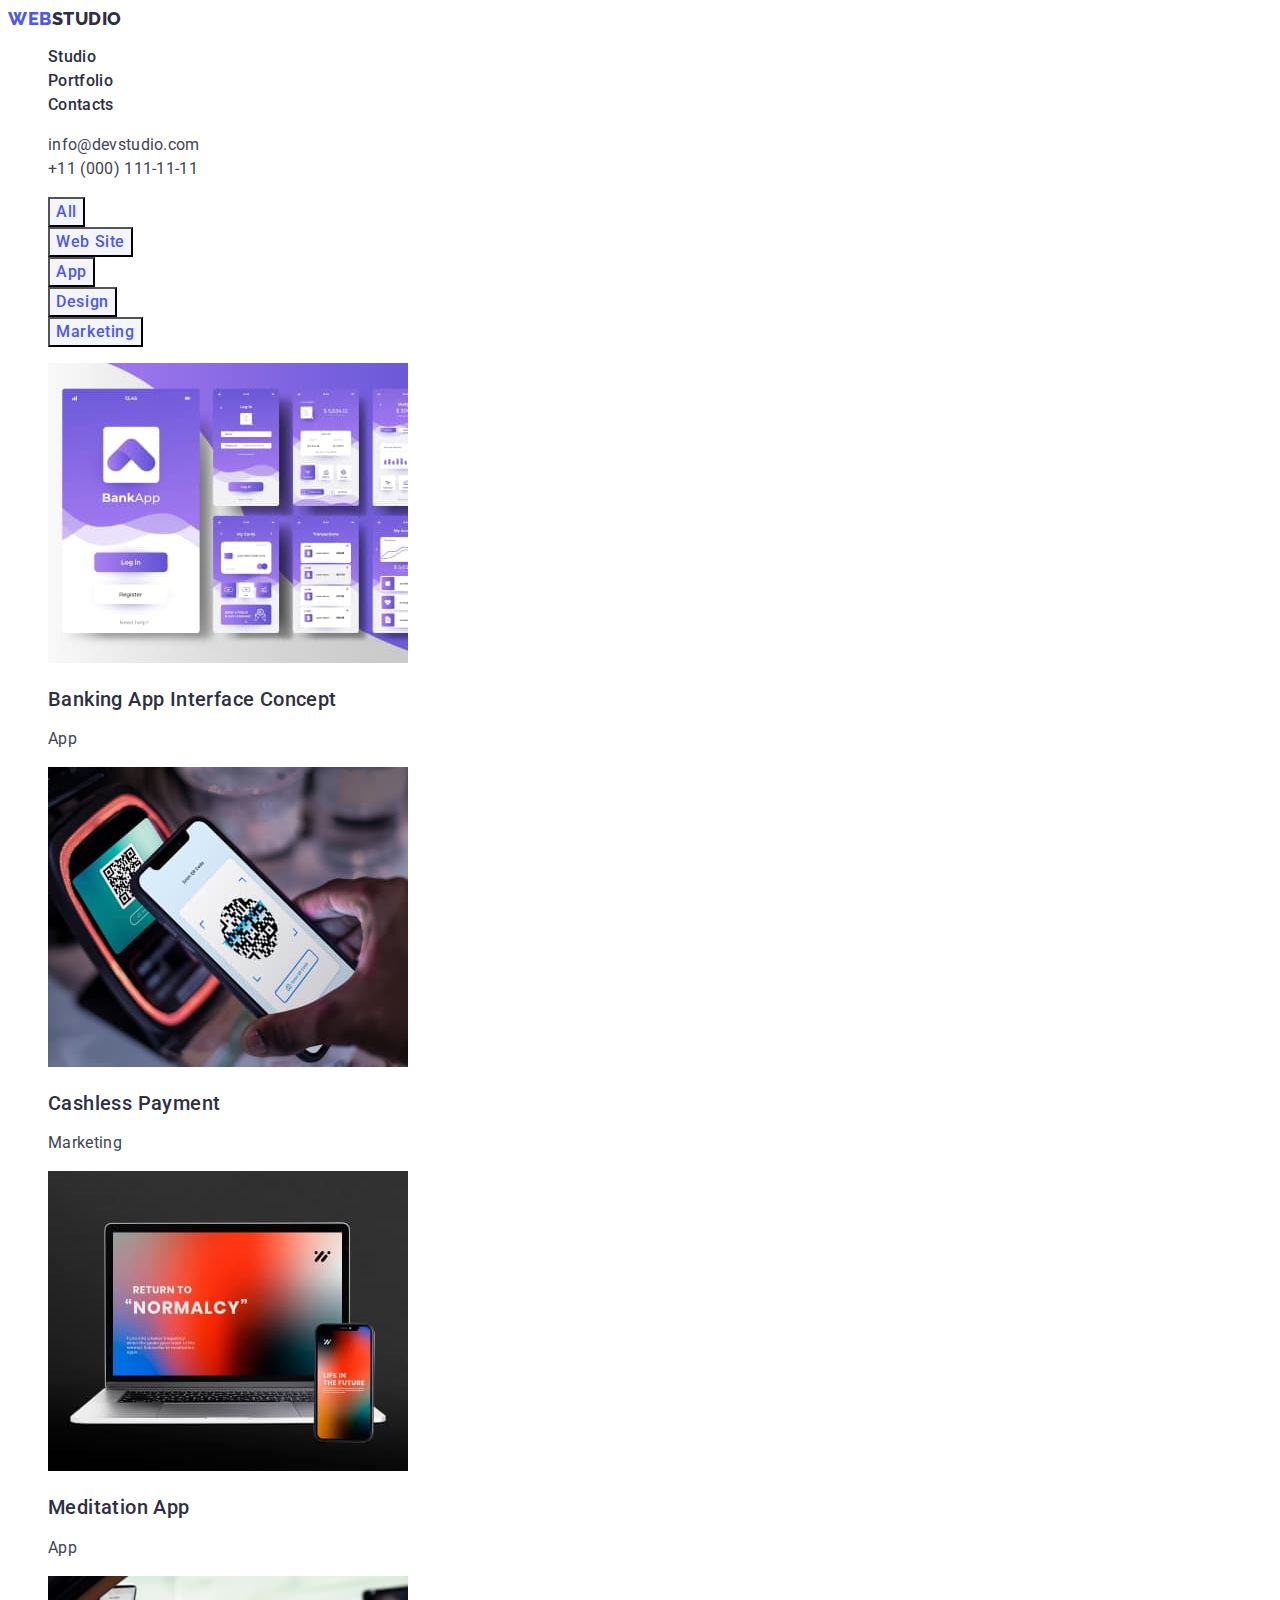
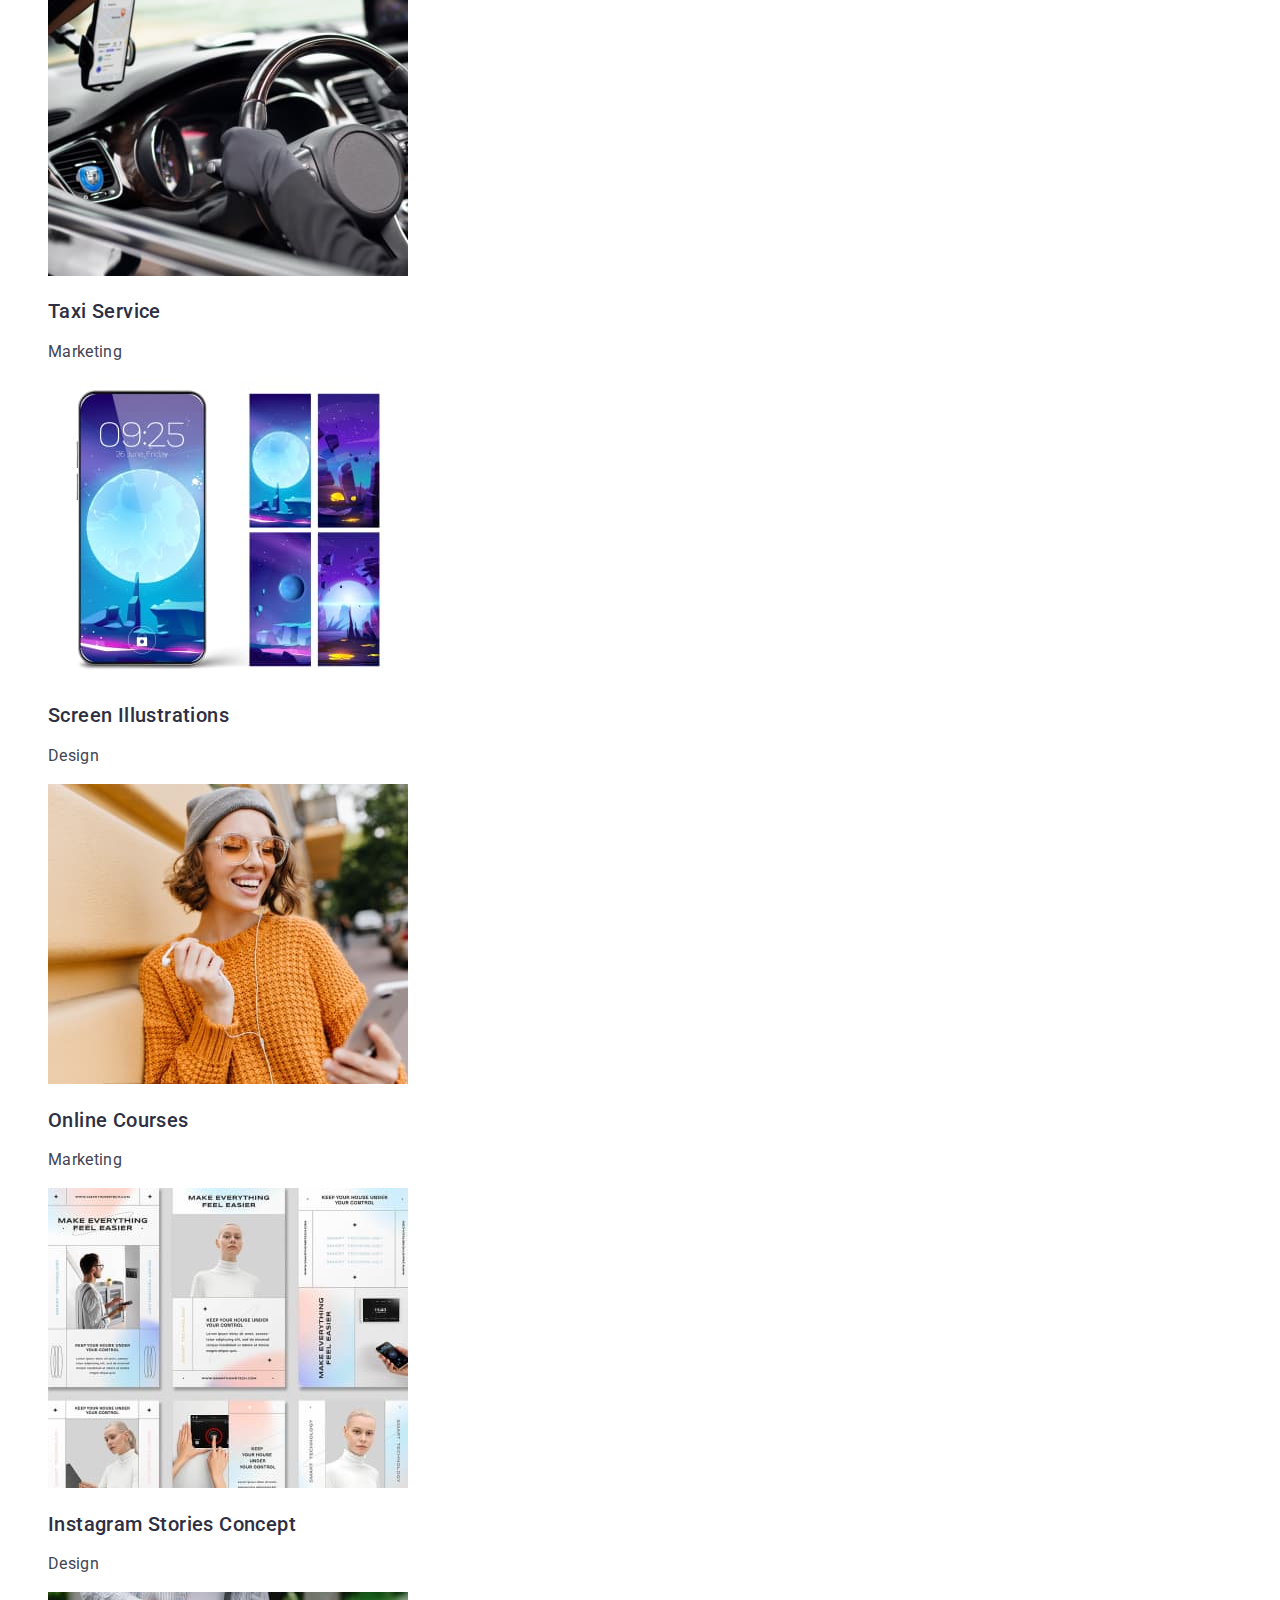
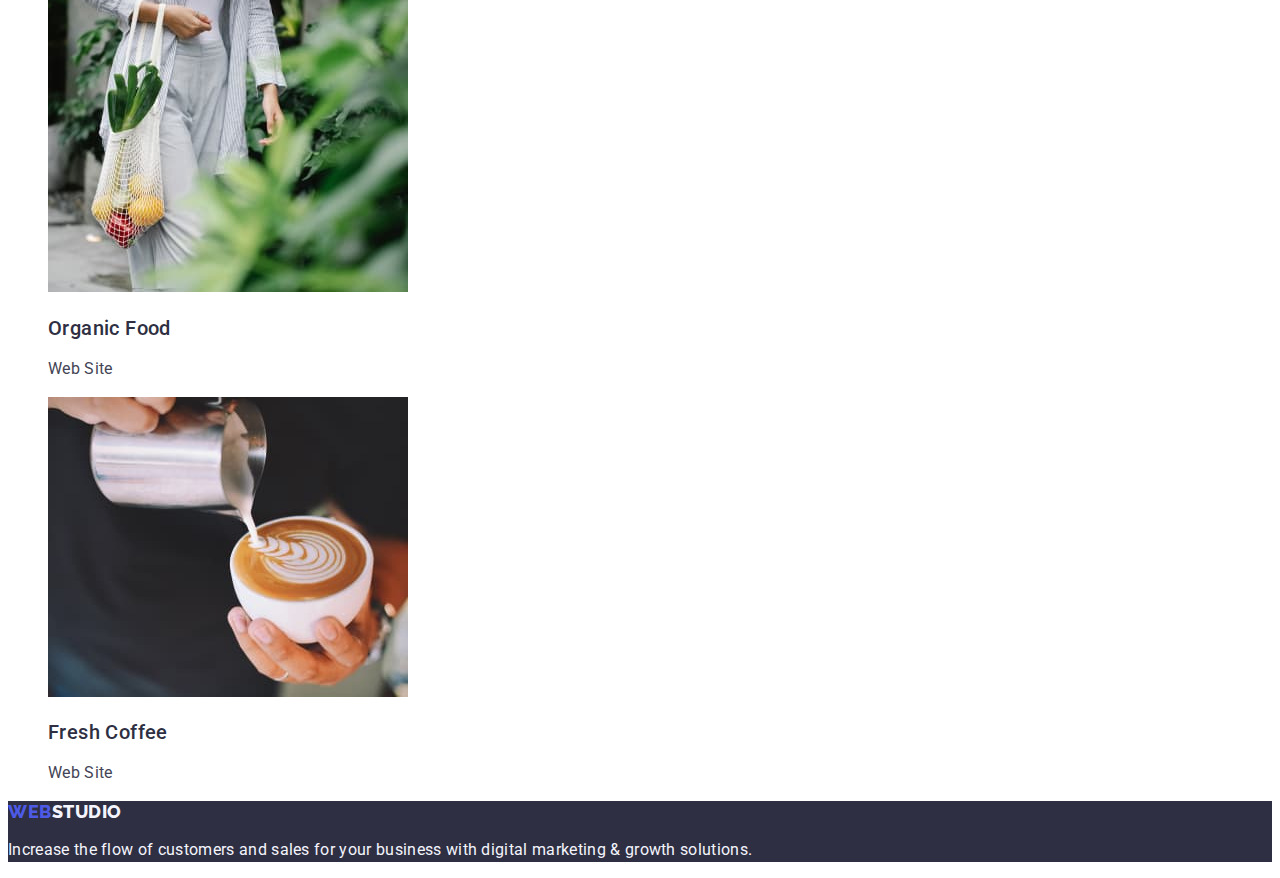
==== portfolio.html @ 6e910c39 "Initial commit" ====
<!DOCTYPE html>
<html lang="en">
  <head>
    <meta charset="UTF-8" />
    <meta name="viewport" content="width=device-width, initial-scale=1.0" />
    <title>Portfolio</title>
    <link rel="stylesheet" href="./css/styles.css" />
    <link rel="preconnect" href="https://fonts.googleapis.com" />
    <link rel="preconnect" href="https://fonts.gstatic.com" crossorigin />
    <link
      href="https://fonts.googleapis.com/css2?family=Raleway:wght@800&family=Roboto:wght@400;500;700;900&display=swap"
      rel="stylesheet"
    />
  </head>
  <body>
    <header class="header">
      <nav>
        <a class="link navigation-link logo" href="./index.html"
          >Web<span class="studio-element">Studio</span></a
        >
        <ul class="list">
          <li>
            <a class="link navigation-link" href="./index.html">Studio</a>
          </li>
          <li>
            <a class="link navigation-link" href="./portfolio.html"
              >Portfolio</a
            >
          </li>
          <li><a class="link navigation-link" href="">Contacts</a></li>
        </ul>
      </nav>
      <address class="address">
        <ul class="list">
          <li>
            <a class="link contact-link" href="mailto:info@devstudio.com"
              >info@devstudio.com</a
            >
          </li>
          <li>
            <a class="link contact-link" href="tel.:+110001111111"
              >+11 (000) 111-11-11</a
            >
          </li>
        </ul>
      </address>
    </header>
    <main>
      <section class="section">
        <h1 class="main-heading section-heading sr-only" hidden>Portfolio</h1>
        <ul class="list filter-list">
          <li class="list-item filter-list-item">
            <button class="btn filter-list-btn" type="button">All</button>
          </li>
          <li class="list-item filter-list-item">
            <button class="btn filter-list-btn" type="button">Web Site</button>
          </li>
          <li class="list-item filter-list-item">
            <button class="btn filter-list-btn" type="button">App</button>
          </li>
          <li class="list-item filter-list-item">
            <button class="btn filter-list-btn" type="button">Design</button>
          </li>
          <li class="list-item filter-list-item">
            <button class="btn filter-list-btn" type="button">Marketing</button>
          </li>
        </ul>
        <ul class="list portfolio-list">
          <li class="list-item portfolio-list-item">
            <a class="link porfolio-link" href="">
              <img
                src="./images/portfolio/banking-aplication-concept_with-several-screen-examples.jpg"
                alt="Banking application concept with several screen examples"
                width="360"
                height="300"
              />
              <h2 class="heading item-heading">
                Banking App Interface Concept
              </h2>
              <p class="item-role">App</p>
            </a>
          </li>
          <li class="list-item portfolio-list-item">
            <a class="link porfolio-link" href=""
              ><img
                src="./images/portfolio/phone-next-to-terminal-for-cashless-payment.jpg"
                alt="Phone next to terminal for cashless payment"
                width="360"
                height="300"
              />
              <h2 class="heading item-heading">Cashless Payment</h2>
              <p class="item-role">Marketing</p>
            </a>
          </li>
          <li class="list-item portfolio-list-item">
            <a class="link porfolio-link" href=""
              ><img
                src="./images/portfolio/phone-and-laptop-with-meditation-app.jpg"
                alt="Phone and laptop with meditation app"
                width="360"
                height="300"
              />
              <h2 class="heading item-heading">Meditation App</h2>
              <p class="item-role">App</p>
            </a>
          </li>
          <li class="list-item portfolio-list-item">
            <a class="link porfolio-link" href="">
              <img
                src="./images/portfolio/car-interior-with-navigation-enabled-phone.jpg"
                alt="Car interior with navigation enabled phone"
                width="360"
                height="300"
              />
              <h2 class="heading item-heading">Taxi Service</h2>
              <p class="item-role">Marketing</p>
            </a>
          </li>
          <li class="list-item portfolio-list-item">
            <a class="link porfolio-link" href="">
              <img
                src="./images/portfolio/several-wariants-of-phone-screens-depicting-moon-and-space.jpg"
                alt="Several variants of phone screens depicting moon and space"
                width="360"
                height="300"
              />
              <h2 class="heading item-heading">Screen Illustrations</h2>
              <p class="item-role">Design</p>
            </a>
          </li>
          <li class="list-item portfolio-list-item">
            <a class="link porfolio-link" href="">
              <img
                src="./images/portfolio/smiling-woman-with-glasses-and-earphones-in-orange-sweater-holding-phone.jpg"
                alt="Smiling woman with glasses and earphones in orange sweater holding phone"
                width="360"
                height="300"
              />
              <h2 class="heading item-heading">Online Courses</h2>
              <p class="item-role">Marketing</p>
            </a>
          </li>
          <li class="list-item portfolio-list-item">
            <a class="link porfolio-link" href="">
              <img
                src="./images/portfolio/few-examples-of-page-structure-presenting-instagram-stories-concept.jpg"
                alt="Few examples of page structure presenting instagram stories concept"
                width="360"
                height="300"
              />
              <h2 class="heading item-heading">Instagram Stories Concept</h2>
              <p class="item-role">Design</p>
            </a>
          </li>
          <li class="list-item portfolio-list-item">
            <a class="link porfolio-link" href="">
              <img
                src="./images/portfolio/person-with-bag-of-fruits-and-vegetables.jpg"
                alt="Person with bag of fruits and vegetables"
                width="360"
                height="300"
              />
              <h2 class="heading item-heading">Organic Food</h2>
              <p class="item-role">Web Site</p>
            </a>
          </li>
          <li class="list-item portfolio-list-item">
            <a class="link porfolio-link" href="">
              <img
                src="./images/portfolio/coffee-with-nice-milk-pattern.jpg"
                alt="Coffee with nice milk pattern"
                width="360"
                height="300"
              />
              <h2 class="heading item-heading">Fresh Coffee</h2>
              <p class="item-role">Web Site</p>
            </a>
          </li>
        </ul>
      </section>
    </main>
    <footer class="footer">
      <a class="link logo" href="./index.html"
        >Web<span class="studio-element">Studio</span></a
      >
      <p class="footer-text">
        Increase the flow of customers and sales for your business with digital
        marketing & growth solutions.
      </p>
    </footer>
  </body>
</html>
---- css/styles.css ----
:root {
  --color-brand-accent: #4d5ae5;
  --color-foreground: #434455;
  --color-background: #fff;
  --color-order-button-foreground: #fff;
  --color-order-button-background: #4d5ae5;
  --color-filter-button-foreground: #4d5ae5;
  --color-filter-button-background: #f4f4fd;
  --color-button-hover-foreground: #ffffff;
  --color-button-hover-background: #404bbf;
  --color-link-hover-foreground: #404bbf;
  --color-heading: #2e2f42;
  --color-main-page-main-heading: #fff;
  --color-main-page-main-section: #2e2f42;
  --color-footer-background: #2e2f42;
  --color-footer-text: #f4f4fd;
  --color-team-section-background: #f4f4fd;
  --color-contact-link-hover-focus-foreground: #4d5ae5;
  --color-border: #e7e9fc;

  --font-family-logo: "Raleway", sans-serif;
  --font-family-text: "Roboto", sans-serif;

  --font-size-text: 16px;
  --font-size-logo: 18px;
  --font-size-main-heading: 56px;
  --font-size-section-heading: 36px;
  --font-size-item-heading: 20px;

  --font-weight-logo: 800;
  --font-weight-main-heading: 700;
  --font-weight-section-heading: 700;
  --font-weight-item-heading: 500;

  --line-height-text: 1.5;
  --line-height-logo: 1.17;
  --line-height-main-heading: 1.07;
  --line-height-section-heading: 1.11;
  --line-height-item-heading: 1.2;

  --letter-spacing-text: 0.02em;
  --letter-spacing-logo: 0.03em;
  --letter-spacing-button: 0.04em;

  --text-transform-logo: uppercase;
  --text-transform-heading: capitalize;
  --text-transform-button: capitalize;
  --text-transform-item-role: capitalize;
}

body {
  font-family: var(--font-family-text);
  color: var(--color-foreground);
  background-color: var(--color-background);
}

.list {
  list-style: none;
}

.list-item {
  background-color: var(--color-background);
}

.btn {
  cursor: pointer;
  font-family: var(--font-family-text);
  font-size: var(--font-size-text);
  font-weight: var(--font-weight-item-heading);
  line-height: var(--line-height-text);
  letter-spacing: var(--letter-spacing-button);
  text-align: center;
}

.filter-list .btn {
  color: var(--color-filter-button-foreground);
  background-color: var(--color-filter-button-background);
}

.main-page-main-section .btn {
  color: var(--color-order-button-foreground);
  background-color: var(--color-order-button-background);
}

.btn:hover,
.btn:focus,
.btn:active {
  color: var(--color-button-hover-foreground);
  background-color: var(--color-button-hover-background);
}

.link:hover,
.link:focus,
.link:active {
  color: var(--color-link-hover-foreground);
}

.link {
  text-decoration: none;
  line-height: var(--line-height-text);
}

.address {
  font-style: normal;
}

.navigation-link {
  color: var(--color-heading);
  font-size: var(--font-size-text);
  font-weight: var(--font-weight-item-heading);
  letter-spacing: var(--letter-spacing-text);
}

.contact-link {
  color: var(--color-foreground);
  font-size: var(--font-size-text);
  letter-spacing: var(--letter-spacing-text);
}

.header .logo > .studio-element {
  color: var(--color-heading);
}

.footer .logo > .studio-element {
  color: var(--color-footer-text);
}

.logo {
  font-family: var(--font-family-logo);
  font-size: var(--font-size-logo);
  font-weight: var(--font-weight-logo);
  line-height: var(--line-height-logo);
  letter-spacing: var(--letter-spacing-logo);
  text-transform: var(--text-transform-logo);
  color: var(--color-brand-accent);
}

.footer {
  background-color: var(--color-footer-background);
}

.heading {
  color: var(--color-heading);
  letter-spacing: var(--letter-spacing-text);
  text-transform: var(--text-transform-heading);
}

.heading.item-heading {
  font-size: var(--font-size-item-heading);
  font-weight: var(--font-weight-item-heading);
  line-height: var(--line-height-item-heading);
}

.section-heading {
  text-align: center;
  font-size: var(--font-size-section-heading);
  font-weight: var(--font-weight-section-heading);
  line-height: var(--line-height-section-heading);
}

.main-heading {
  font-size: var(--font-size-main-heading);
  font-weight: var(--font-weight-main-heading);
  line-height: var(--line-height-main-heading);
  letter-spacing: var(--letter-spacing-text);
}

.main-page-main-section .section-heading {
  color: var(--color-main-page-main-heading);
}

.list-item .item-role {
  color: var(--color-foreground);
  font-size: var(--font-size-text);
  line-height: 1.5;
  letter-spacing: var(--letter-spacing-text);
  text-transform: var(--text-transform-item-role);
}

.list-item .item-description {
  font-size: var(--font-size-text);
  line-height: 1.5;
  letter-spacing: var(--letter-spacing-text);
}

.team-list-item {
  text-align: center;
}

.section {
  background-color: var(--color-background);
}

.section.main-page-main-section {
  background-color: var(--color-main-page-main-section);
}

.section.team-section {
  background-color: var(--color-team-section-background);
}

.header {
  background-color: var(--color-background);
}

.footer .footer-text {
  color: var(--color-footer-text);
  font-size: var(--font-size-text);
  line-height: 1.5;
  letter-spacing: var(--letter-spacing-text);
}
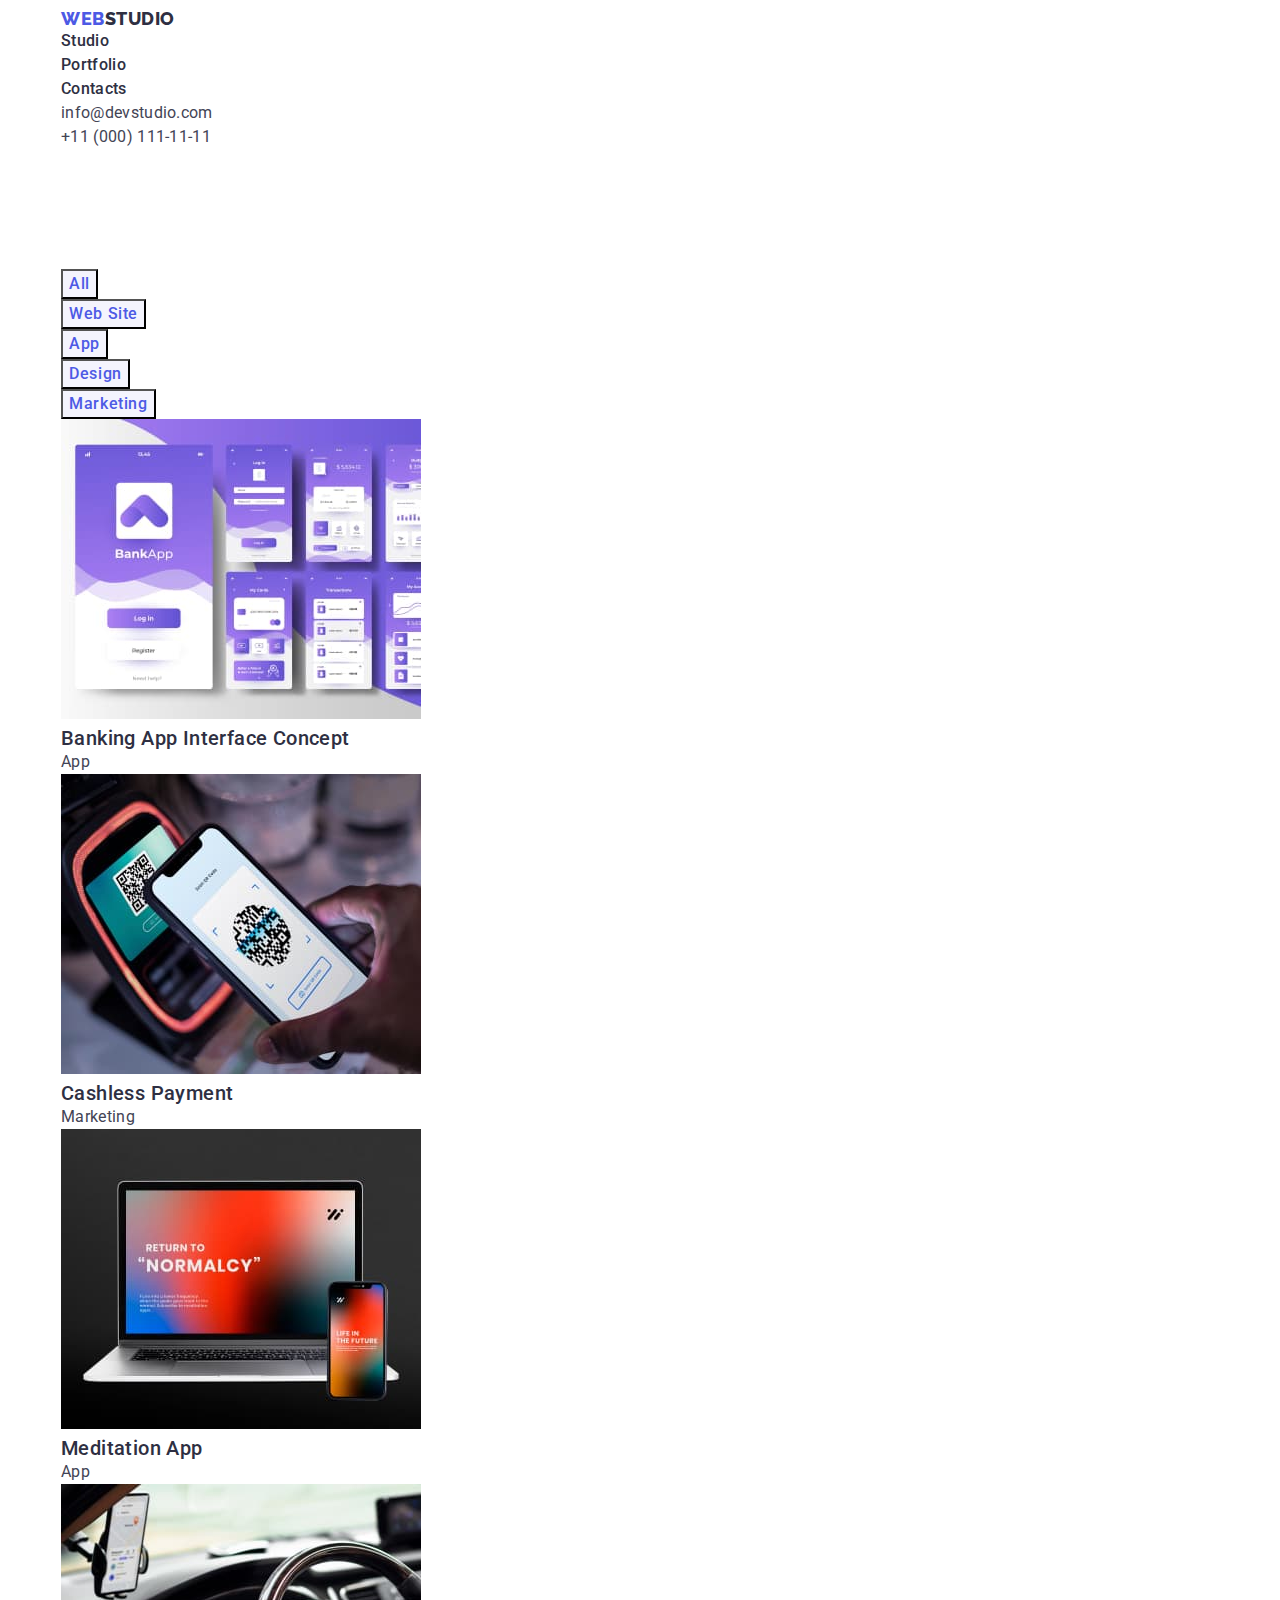
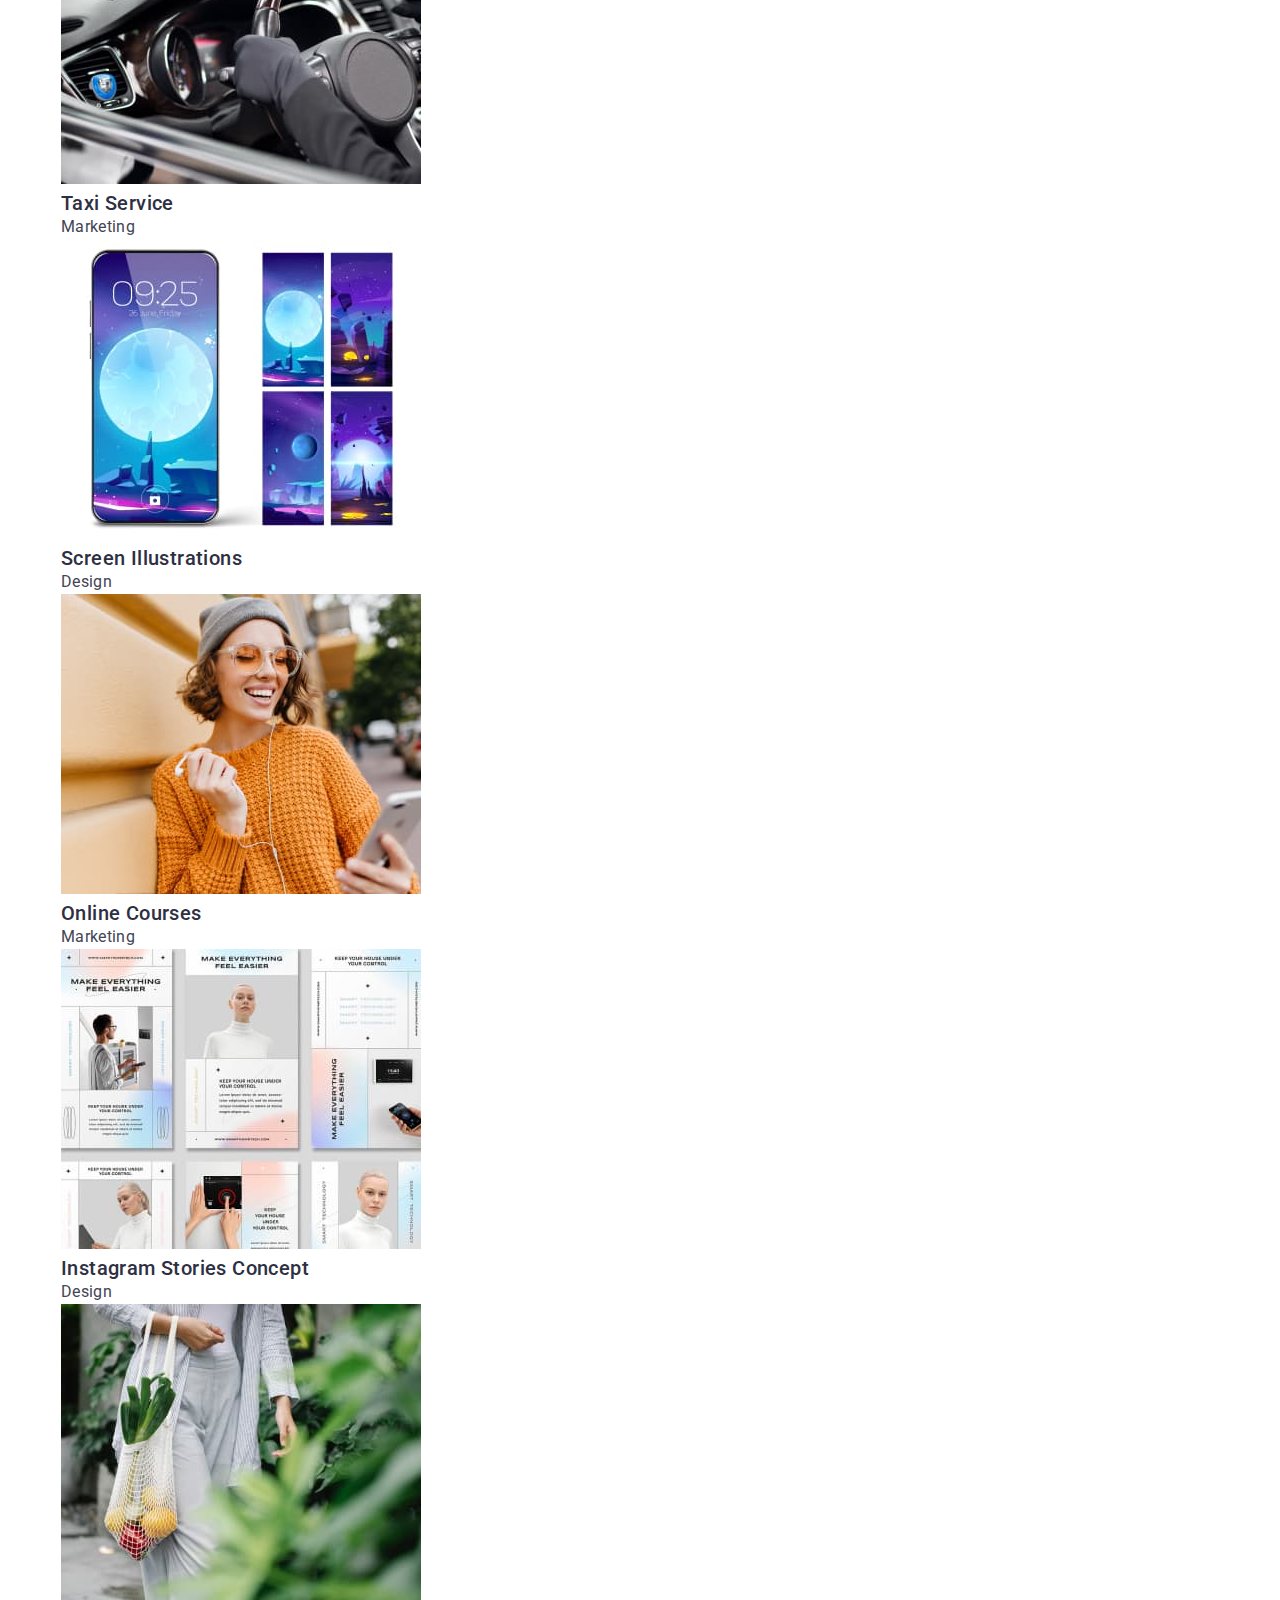
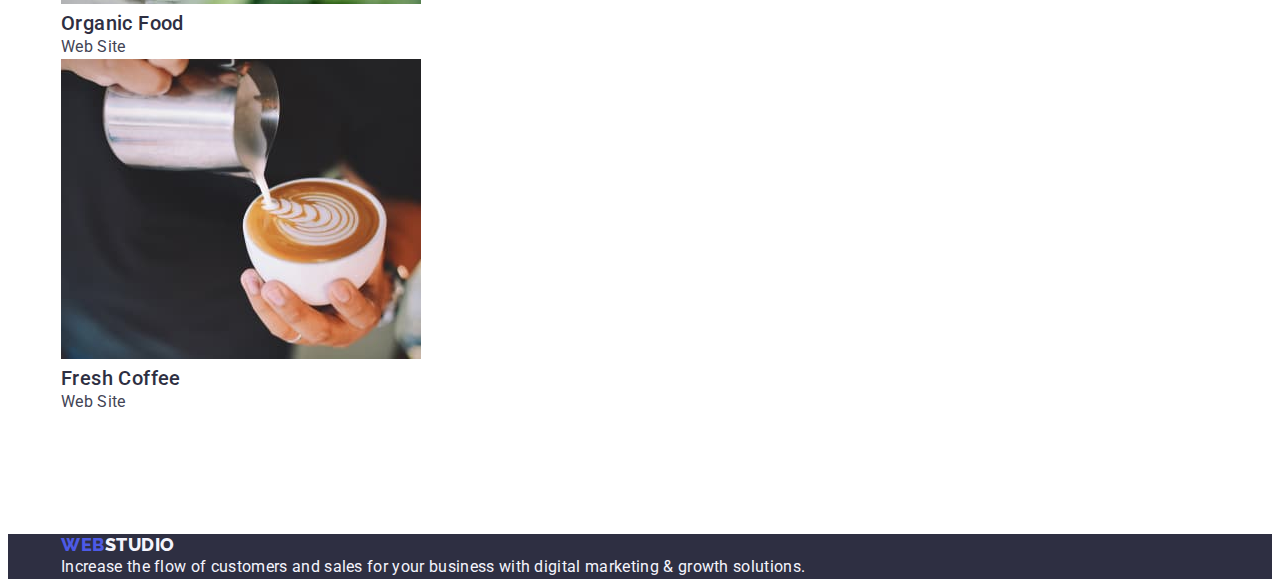
==== commit 0cdf1bb4: "feat: add .container class, modify .section class, reset headings, p and ul" ====
--- a/portfolio.html
+++ b/portfolio.html
@@ -8,185 +8,204 @@
     <link rel="preconnect" href="https://fonts.googleapis.com" />
     <link rel="preconnect" href="https://fonts.gstatic.com" crossorigin />
     <link
+      rel="stylesheet"
+      href="https://cdnjs.cloudflare.com/ajax/libs/modern-normalize/2.0.0/modern-normalize.min.css"
+      integrity="sha512-4xo8blKMVCiXpTaLzQSLSw3KFOVPWhm/TRtuPVc4WG6kUgjH6J03IBuG7JZPkcWMxJ5huwaBpOpnwYElP/m6wg=="
+      crossorigin="anonymous"
+      referrerpolicy="no-referrer"
+    />
+    <link
       href="https://fonts.googleapis.com/css2?family=Raleway:wght@800&family=Roboto:wght@400;500;700;900&display=swap"
       rel="stylesheet"
     />
   </head>
   <body>
     <header class="header">
-      <nav>
-        <a class="link navigation-link logo" href="./index.html"
-          >Web<span class="studio-element">Studio</span></a
-        >
-        <ul class="list">
-          <li>
-            <a class="link navigation-link" href="./index.html">Studio</a>
-          </li>
-          <li>
-            <a class="link navigation-link" href="./portfolio.html"
-              >Portfolio</a
-            >
-          </li>
-          <li><a class="link navigation-link" href="">Contacts</a></li>
-        </ul>
-      </nav>
-      <address class="address">
-        <ul class="list">
-          <li>
-            <a class="link contact-link" href="mailto:info@devstudio.com"
-              >info@devstudio.com</a
-            >
-          </li>
-          <li>
-            <a class="link contact-link" href="tel.:+110001111111"
-              >+11 (000) 111-11-11</a
-            >
-          </li>
-        </ul>
-      </address>
+      <div class="container">
+        <nav>
+          <a class="link navigation-link logo" href="./index.html"
+            >Web<span class="studio-element">Studio</span></a
+          >
+          <ul class="list">
+            <li>
+              <a class="link navigation-link" href="./index.html">Studio</a>
+            </li>
+            <li>
+              <a class="link navigation-link" href="./portfolio.html"
+                >Portfolio</a
+              >
+            </li>
+            <li><a class="link navigation-link" href="">Contacts</a></li>
+          </ul>
+        </nav>
+        <address class="address">
+          <ul class="list">
+            <li>
+              <a class="link contact-link" href="mailto:info@devstudio.com"
+                >info@devstudio.com</a
+              >
+            </li>
+            <li>
+              <a class="link contact-link" href="tel.:+110001111111"
+                >+11 (000) 111-11-11</a
+              >
+            </li>
+          </ul>
+        </address>
+      </div>
     </header>
     <main>
       <section class="section">
-        <h1 class="main-heading section-heading sr-only" hidden>Portfolio</h1>
-        <ul class="list filter-list">
-          <li class="list-item filter-list-item">
-            <button class="btn filter-list-btn" type="button">All</button>
-          </li>
-          <li class="list-item filter-list-item">
-            <button class="btn filter-list-btn" type="button">Web Site</button>
-          </li>
-          <li class="list-item filter-list-item">
-            <button class="btn filter-list-btn" type="button">App</button>
-          </li>
-          <li class="list-item filter-list-item">
-            <button class="btn filter-list-btn" type="button">Design</button>
-          </li>
-          <li class="list-item filter-list-item">
-            <button class="btn filter-list-btn" type="button">Marketing</button>
-          </li>
-        </ul>
-        <ul class="list portfolio-list">
-          <li class="list-item portfolio-list-item">
-            <a class="link porfolio-link" href="">
-              <img
-                src="./images/portfolio/banking-aplication-concept_with-several-screen-examples.jpg"
-                alt="Banking application concept with several screen examples"
-                width="360"
-                height="300"
-              />
-              <h2 class="heading item-heading">
-                Banking App Interface Concept
-              </h2>
-              <p class="item-role">App</p>
-            </a>
-          </li>
-          <li class="list-item portfolio-list-item">
-            <a class="link porfolio-link" href=""
-              ><img
-                src="./images/portfolio/phone-next-to-terminal-for-cashless-payment.jpg"
-                alt="Phone next to terminal for cashless payment"
-                width="360"
-                height="300"
-              />
-              <h2 class="heading item-heading">Cashless Payment</h2>
-              <p class="item-role">Marketing</p>
-            </a>
-          </li>
-          <li class="list-item portfolio-list-item">
-            <a class="link porfolio-link" href=""
-              ><img
-                src="./images/portfolio/phone-and-laptop-with-meditation-app.jpg"
-                alt="Phone and laptop with meditation app"
-                width="360"
-                height="300"
-              />
-              <h2 class="heading item-heading">Meditation App</h2>
-              <p class="item-role">App</p>
-            </a>
-          </li>
-          <li class="list-item portfolio-list-item">
-            <a class="link porfolio-link" href="">
-              <img
-                src="./images/portfolio/car-interior-with-navigation-enabled-phone.jpg"
-                alt="Car interior with navigation enabled phone"
-                width="360"
-                height="300"
-              />
-              <h2 class="heading item-heading">Taxi Service</h2>
-              <p class="item-role">Marketing</p>
-            </a>
-          </li>
-          <li class="list-item portfolio-list-item">
-            <a class="link porfolio-link" href="">
-              <img
-                src="./images/portfolio/several-wariants-of-phone-screens-depicting-moon-and-space.jpg"
-                alt="Several variants of phone screens depicting moon and space"
-                width="360"
-                height="300"
-              />
-              <h2 class="heading item-heading">Screen Illustrations</h2>
-              <p class="item-role">Design</p>
-            </a>
-          </li>
-          <li class="list-item portfolio-list-item">
-            <a class="link porfolio-link" href="">
-              <img
-                src="./images/portfolio/smiling-woman-with-glasses-and-earphones-in-orange-sweater-holding-phone.jpg"
-                alt="Smiling woman with glasses and earphones in orange sweater holding phone"
-                width="360"
-                height="300"
-              />
-              <h2 class="heading item-heading">Online Courses</h2>
-              <p class="item-role">Marketing</p>
-            </a>
-          </li>
-          <li class="list-item portfolio-list-item">
-            <a class="link porfolio-link" href="">
-              <img
-                src="./images/portfolio/few-examples-of-page-structure-presenting-instagram-stories-concept.jpg"
-                alt="Few examples of page structure presenting instagram stories concept"
-                width="360"
-                height="300"
-              />
-              <h2 class="heading item-heading">Instagram Stories Concept</h2>
-              <p class="item-role">Design</p>
-            </a>
-          </li>
-          <li class="list-item portfolio-list-item">
-            <a class="link porfolio-link" href="">
-              <img
-                src="./images/portfolio/person-with-bag-of-fruits-and-vegetables.jpg"
-                alt="Person with bag of fruits and vegetables"
-                width="360"
-                height="300"
-              />
-              <h2 class="heading item-heading">Organic Food</h2>
-              <p class="item-role">Web Site</p>
-            </a>
-          </li>
-          <li class="list-item portfolio-list-item">
-            <a class="link porfolio-link" href="">
-              <img
-                src="./images/portfolio/coffee-with-nice-milk-pattern.jpg"
-                alt="Coffee with nice milk pattern"
-                width="360"
-                height="300"
-              />
-              <h2 class="heading item-heading">Fresh Coffee</h2>
-              <p class="item-role">Web Site</p>
-            </a>
-          </li>
-        </ul>
+        <div class="container">
+          <h1 class="main-heading section-heading visually-hidden" hidden>
+            Portfolio
+          </h1>
+          <ul class="list filter-list">
+            <li class="list-item filter-list-item">
+              <button class="btn filter-list-btn" type="button">All</button>
+            </li>
+            <li class="list-item filter-list-item">
+              <button class="btn filter-list-btn" type="button">
+                Web Site
+              </button>
+            </li>
+            <li class="list-item filter-list-item">
+              <button class="btn filter-list-btn" type="button">App</button>
+            </li>
+            <li class="list-item filter-list-item">
+              <button class="btn filter-list-btn" type="button">Design</button>
+            </li>
+            <li class="list-item filter-list-item">
+              <button class="btn filter-list-btn" type="button">
+                Marketing
+              </button>
+            </li>
+          </ul>
+          <ul class="list portfolio-list">
+            <li class="list-item portfolio-list-item">
+              <a class="link porfolio-link" href="">
+                <img
+                  src="./images/portfolio/banking-aplication-concept_with-several-screen-examples.jpg"
+                  alt="Banking application concept with several screen examples"
+                  width="360"
+                  height="300"
+                />
+                <h2 class="heading item-heading">
+                  Banking App Interface Concept
+                </h2>
+                <p class="item-role">App</p>
+              </a>
+            </li>
+            <li class="list-item portfolio-list-item">
+              <a class="link porfolio-link" href=""
+                ><img
+                  src="./images/portfolio/phone-next-to-terminal-for-cashless-payment.jpg"
+                  alt="Phone next to terminal for cashless payment"
+                  width="360"
+                  height="300"
+                />
+                <h2 class="heading item-heading">Cashless Payment</h2>
+                <p class="item-role">Marketing</p>
+              </a>
+            </li>
+            <li class="list-item portfolio-list-item">
+              <a class="link porfolio-link" href=""
+                ><img
+                  src="./images/portfolio/phone-and-laptop-with-meditation-app.jpg"
+                  alt="Phone and laptop with meditation app"
+                  width="360"
+                  height="300"
+                />
+                <h2 class="heading item-heading">Meditation App</h2>
+                <p class="item-role">App</p>
+              </a>
+            </li>
+            <li class="list-item portfolio-list-item">
+              <a class="link porfolio-link" href="">
+                <img
+                  src="./images/portfolio/car-interior-with-navigation-enabled-phone.jpg"
+                  alt="Car interior with navigation enabled phone"
+                  width="360"
+                  height="300"
+                />
+                <h2 class="heading item-heading">Taxi Service</h2>
+                <p class="item-role">Marketing</p>
+              </a>
+            </li>
+            <li class="list-item portfolio-list-item">
+              <a class="link porfolio-link" href="">
+                <img
+                  src="./images/portfolio/several-wariants-of-phone-screens-depicting-moon-and-space.jpg"
+                  alt="Several variants of phone screens depicting moon and space"
+                  width="360"
+                  height="300"
+                />
+                <h2 class="heading item-heading">Screen Illustrations</h2>
+                <p class="item-role">Design</p>
+              </a>
+            </li>
+            <li class="list-item portfolio-list-item">
+              <a class="link porfolio-link" href="">
+                <img
+                  src="./images/portfolio/smiling-woman-with-glasses-and-earphones-in-orange-sweater-holding-phone.jpg"
+                  alt="Smiling woman with glasses and earphones in orange sweater holding phone"
+                  width="360"
+                  height="300"
+                />
+                <h2 class="heading item-heading">Online Courses</h2>
+                <p class="item-role">Marketing</p>
+              </a>
+            </li>
+            <li class="list-item portfolio-list-item">
+              <a class="link porfolio-link" href="">
+                <img
+                  src="./images/portfolio/few-examples-of-page-structure-presenting-instagram-stories-concept.jpg"
+                  alt="Few examples of page structure presenting instagram stories concept"
+                  width="360"
+                  height="300"
+                />
+                <h2 class="heading item-heading">Instagram Stories Concept</h2>
+                <p class="item-role">Design</p>
+              </a>
+            </li>
+            <li class="list-item portfolio-list-item">
+              <a class="link porfolio-link" href="">
+                <img
+                  src="./images/portfolio/person-with-bag-of-fruits-and-vegetables.jpg"
+                  alt="Person with bag of fruits and vegetables"
+                  width="360"
+                  height="300"
+                />
+                <h2 class="heading item-heading">Organic Food</h2>
+                <p class="item-role">Web Site</p>
+              </a>
+            </li>
+            <li class="list-item portfolio-list-item">
+              <a class="link porfolio-link" href="">
+                <img
+                  src="./images/portfolio/coffee-with-nice-milk-pattern.jpg"
+                  alt="Coffee with nice milk pattern"
+                  width="360"
+                  height="300"
+                />
+                <h2 class="heading item-heading">Fresh Coffee</h2>
+                <p class="item-role">Web Site</p>
+              </a>
+            </li>
+          </ul>
+        </div>
       </section>
     </main>
     <footer class="footer">
-      <a class="link logo" href="./index.html"
-        >Web<span class="studio-element">Studio</span></a
-      >
-      <p class="footer-text">
-        Increase the flow of customers and sales for your business with digital
-        marketing & growth solutions.
-      </p>
+      <div class="container">
+        <a class="link logo" href="./index.html"
+          >Web<span class="studio-element">Studio</span>
+        </a>
+        <p class="footer-text">
+          Increase the flow of customers and sales for your business with
+          digital marketing & growth solutions.
+        </p>
+      </div>
     </footer>
   </body>
 </html>
--- a/css/styles.css
+++ b/css/styles.css
@@ -54,6 +54,35 @@
   background-color: var(--color-background);
 }
 
+h1,
+h2,
+h3,
+h4,
+h5,
+h6,
+p,
+ul {
+  margin: 0;
+  padding: 0;
+  border: 0;
+}
+
+.visually-hidden:not(:focus):not(:active) {
+  clip: rect(0 0 0 0);
+  clip-path: inset(50%);
+  height: 1px;
+  overflow: hidden;
+  position: absolute;
+  white-space: nowrap;
+  width: 1px;
+}
+
+.container {
+  width: 1158px;
+  margin: 0 auto;
+  padding: 0 15px;
+}
+
 .list {
   list-style: none;
 }
@@ -189,6 +218,7 @@
 
 .section {
   background-color: var(--color-background);
+  padding: 120px 0;
 }
 
 .section.main-page-main-section {
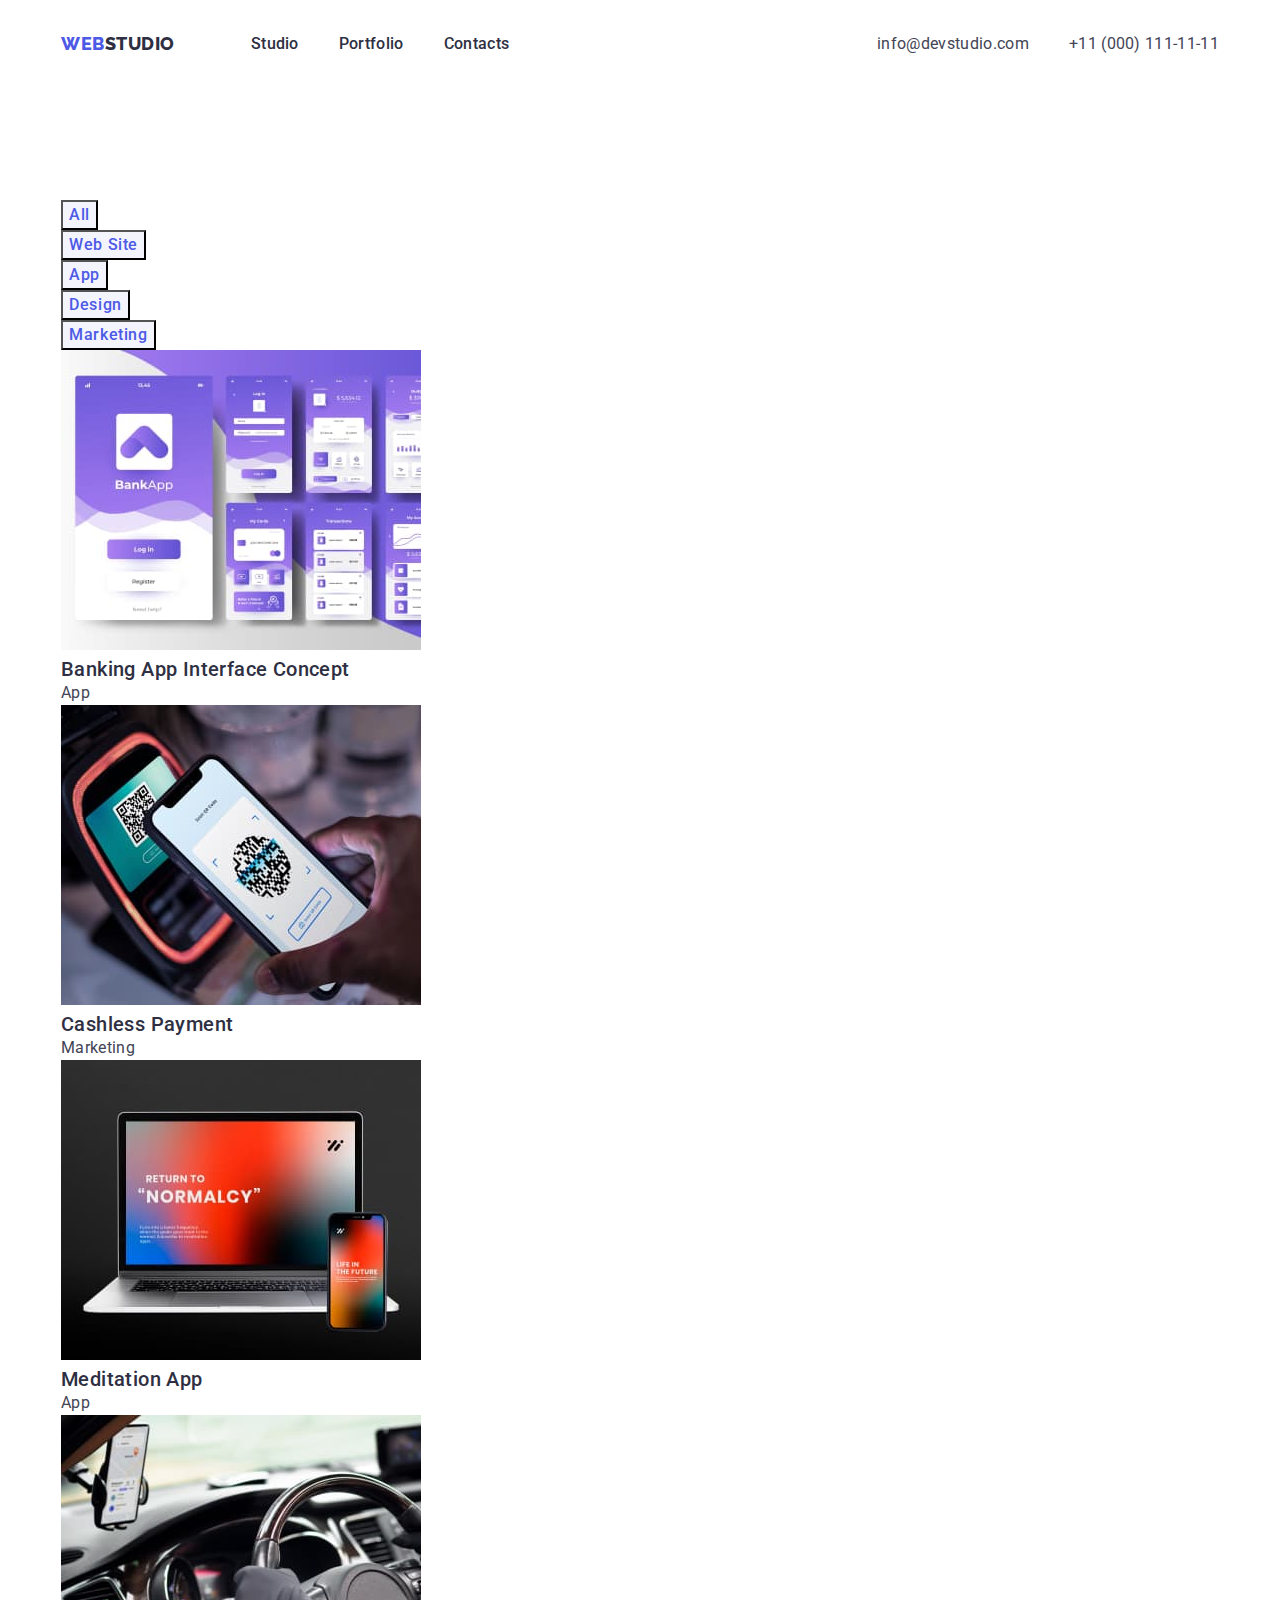
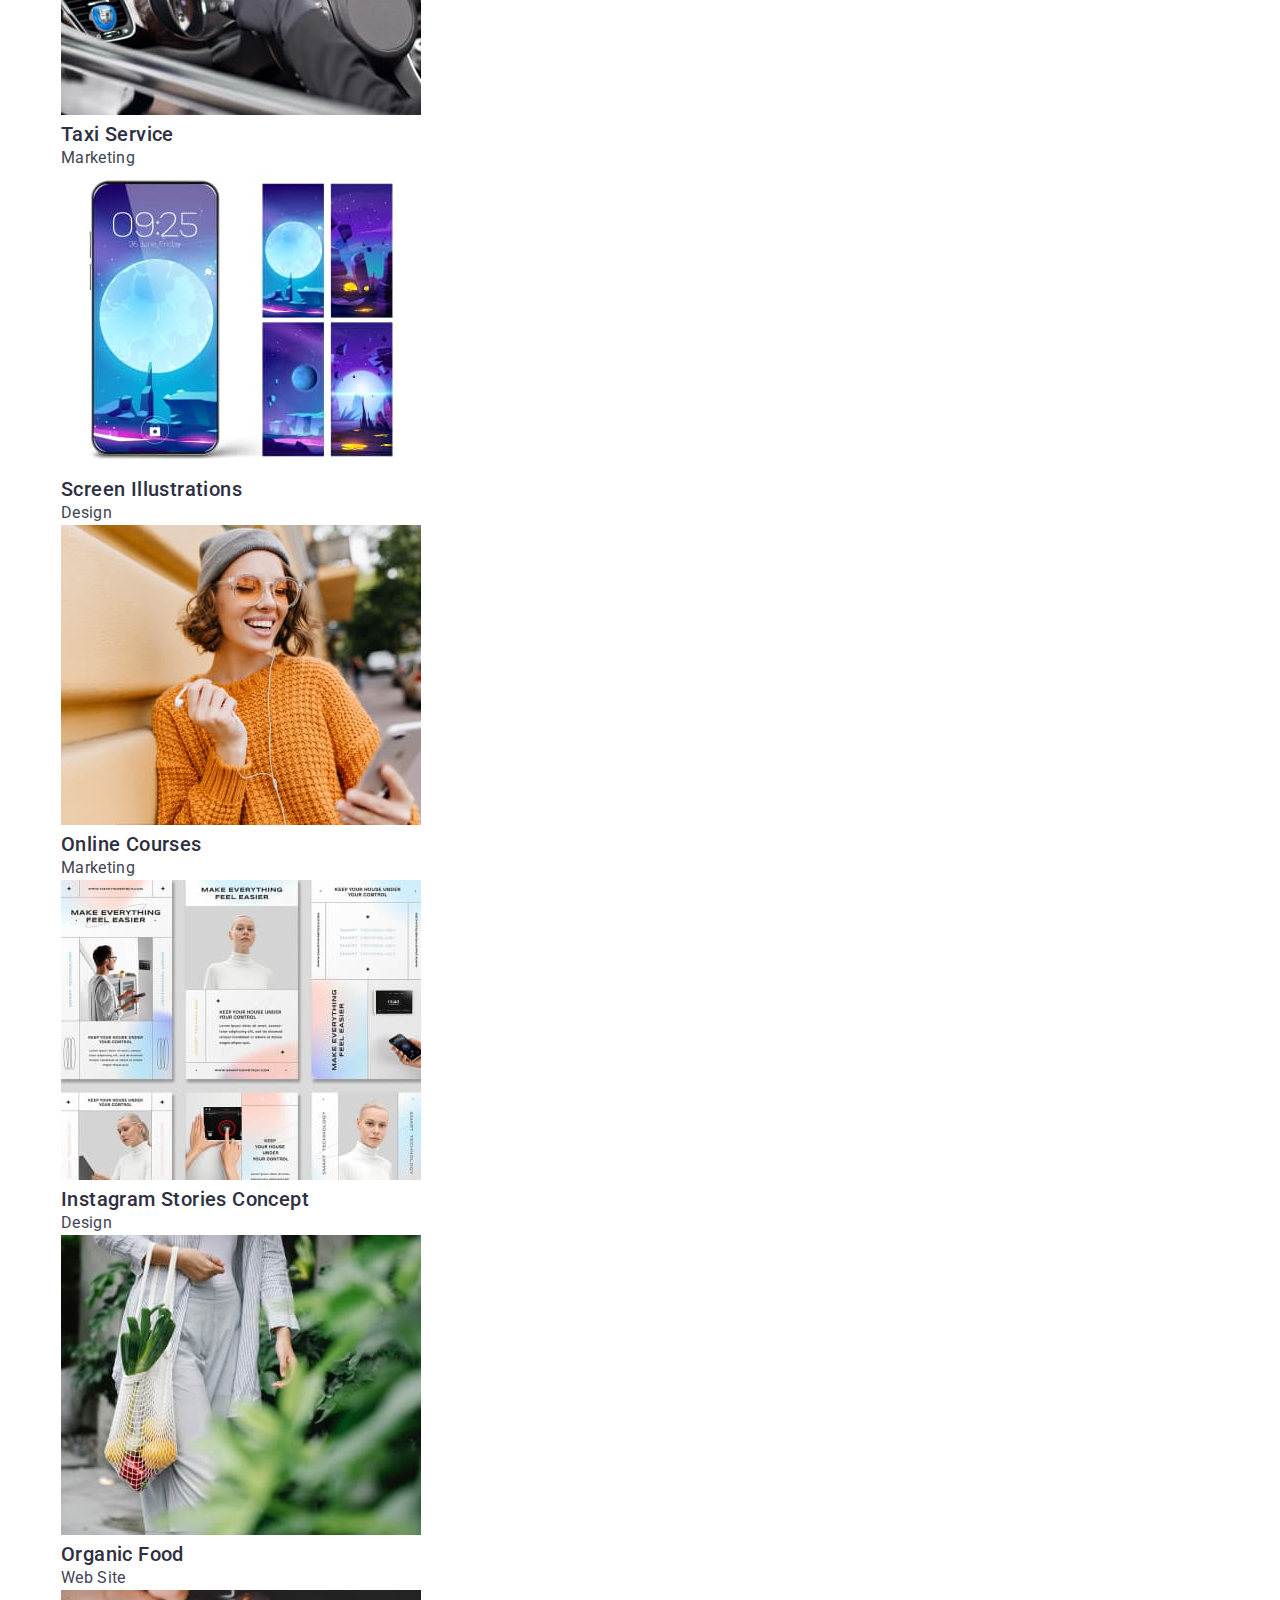
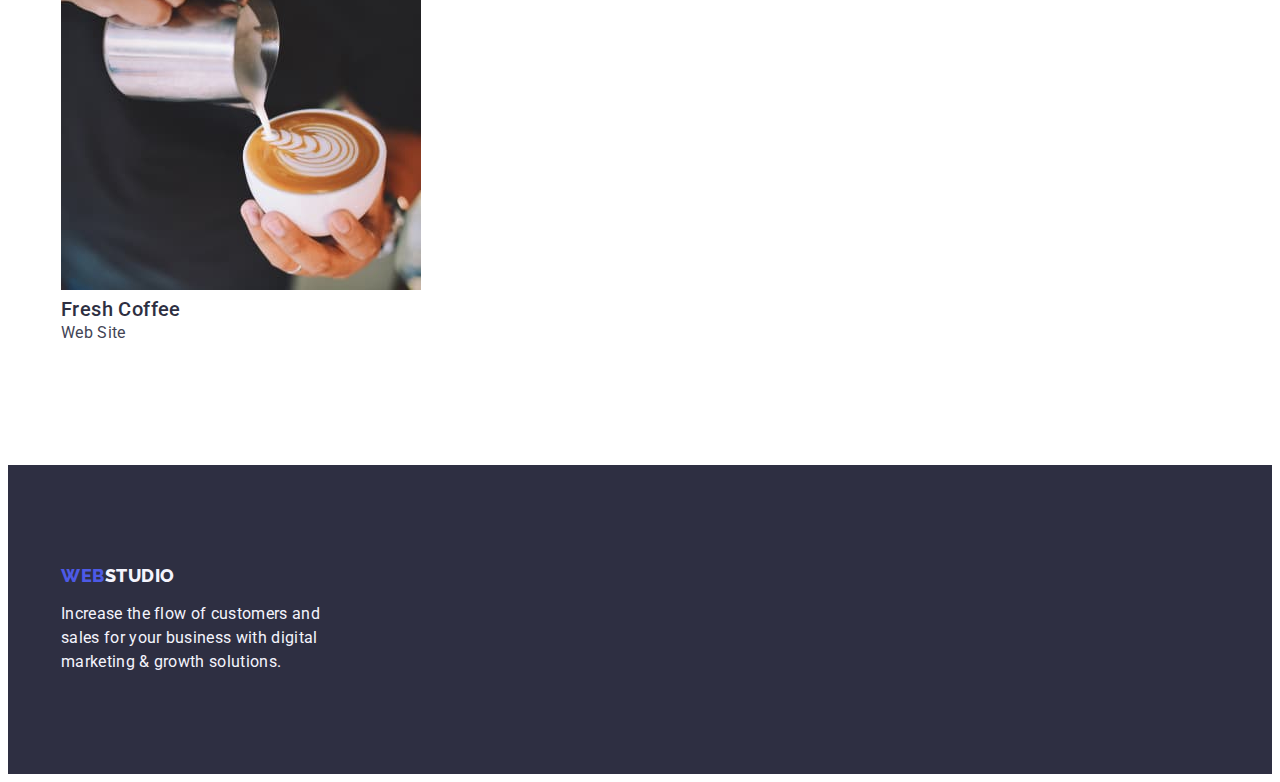
==== commit f02abdc9: "feat: add styling to header and footer: flex, margins, paddings" ====
--- a/portfolio.html
+++ b/portfolio.html
@@ -21,12 +21,12 @@
   </head>
   <body>
     <header class="header">
-      <div class="container">
-        <nav>
+      <div class="container header-wrapper">
+        <nav class="navigation-links">
           <a class="link navigation-link logo" href="./index.html"
             >Web<span class="studio-element">Studio</span></a
           >
-          <ul class="list">
+          <ul class="list navigation-menu">
             <li>
               <a class="link navigation-link" href="./index.html">Studio</a>
             </li>
@@ -39,7 +39,7 @@
           </ul>
         </nav>
         <address class="address">
-          <ul class="list">
+          <ul class="list contact-links">
             <li>
               <a class="link contact-link" href="mailto:info@devstudio.com"
                 >info@devstudio.com</a
@@ -197,7 +197,7 @@
       </section>
     </main>
     <footer class="footer">
-      <div class="container">
+      <div class="container footer-wrapper">
         <a class="link logo" href="./index.html"
           >Web<span class="studio-element">Studio</span>
         </a>
--- a/css/styles.css
+++ b/css/styles.css
@@ -80,7 +80,40 @@
 .container {
   width: 1158px;
   margin: 0 auto;
-  padding: 0 15px;
+  padding-inline: 15px;
+}
+
+.header > .header-wrapper {
+  display: flex;
+  justify-content: space-between;
+  padding-block: 24px;
+  align-items: center;
+}
+
+.header-wrapper > .navigation-links {
+  display: flex;
+  gap: 76px;
+  align-items: center;
+}
+
+.header-wrapper > .navigation-links > .navigation-menu {
+  display: flex;
+  gap: 40px;
+}
+
+.header-wrapper > .address > .contact-links {
+  display: flex;
+  gap: 40px;
+}
+
+.footer > .footer-wrapper {
+  padding-block: 100px;
+  margin-right: auto;
+}
+
+.footer > .footer-wrapper > .footer-text {
+  width: 264px;
+  margin-top: 16px;
 }
 
 .list {
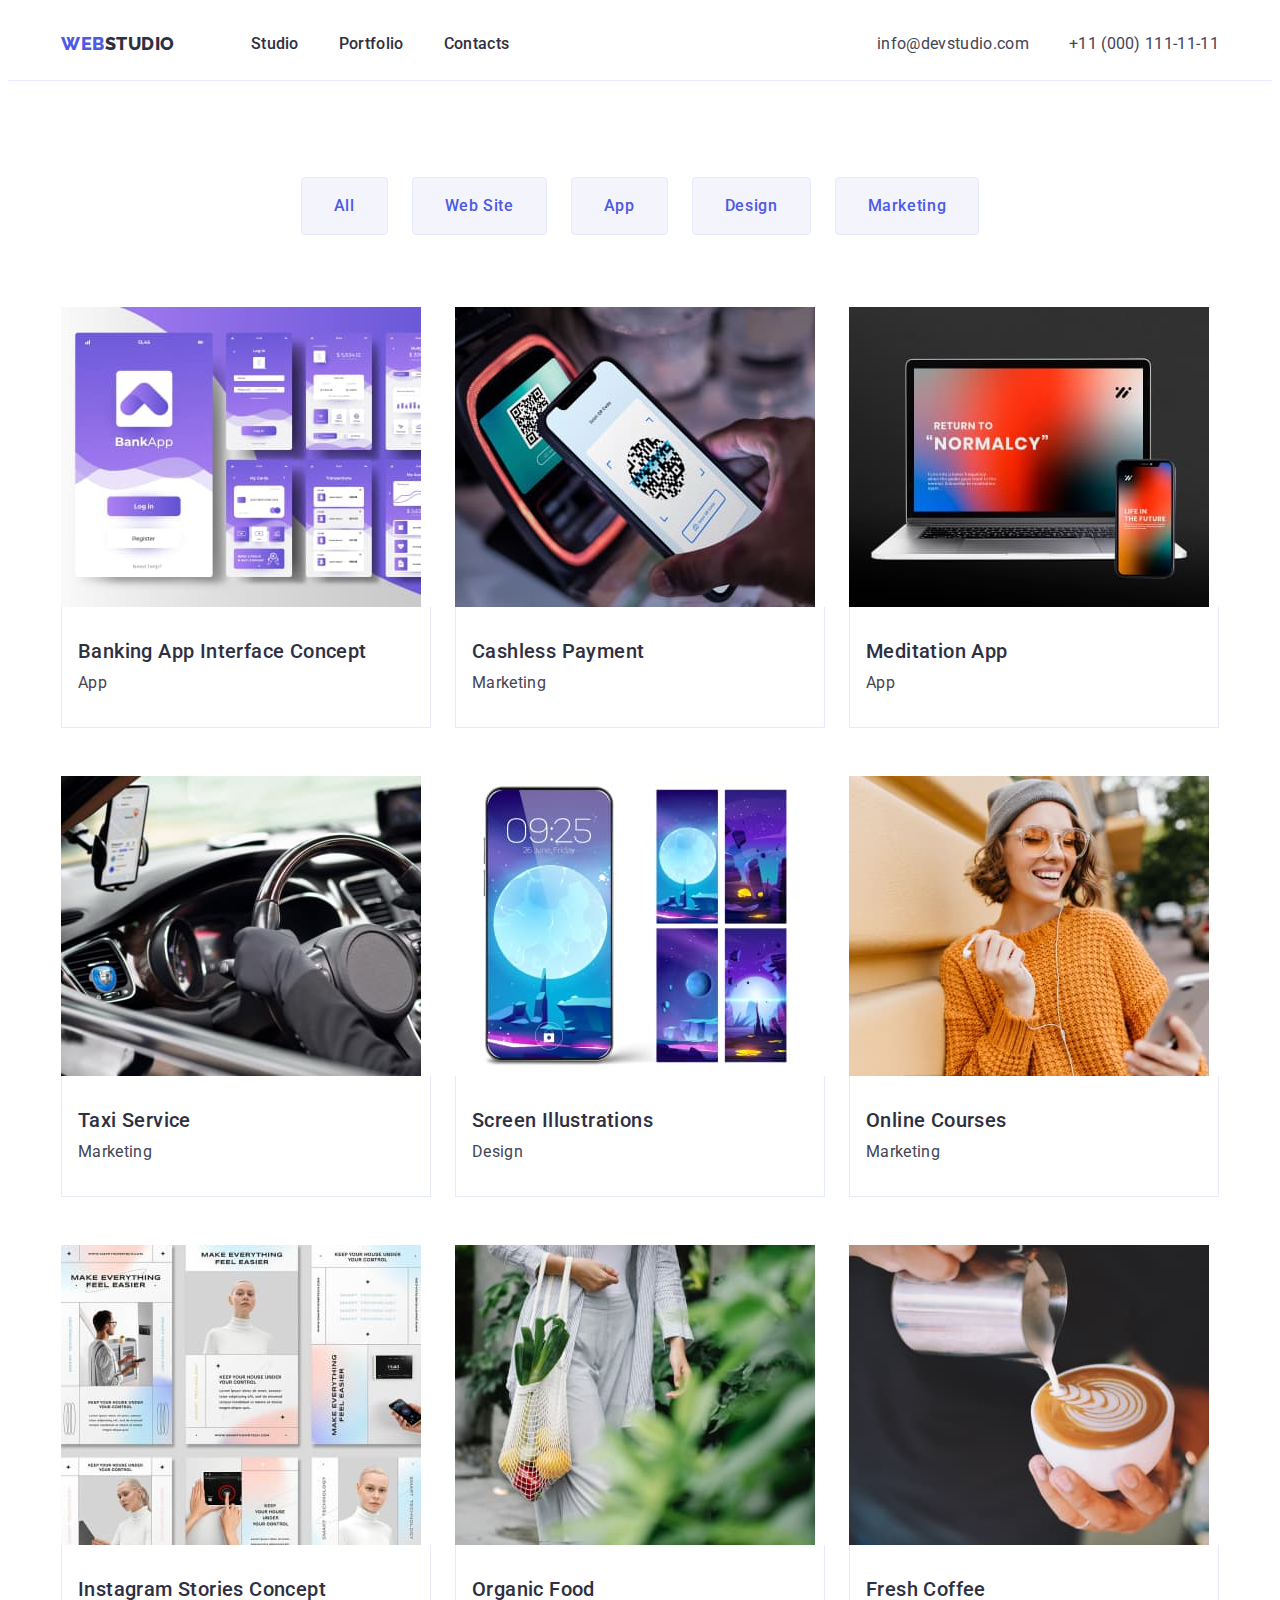
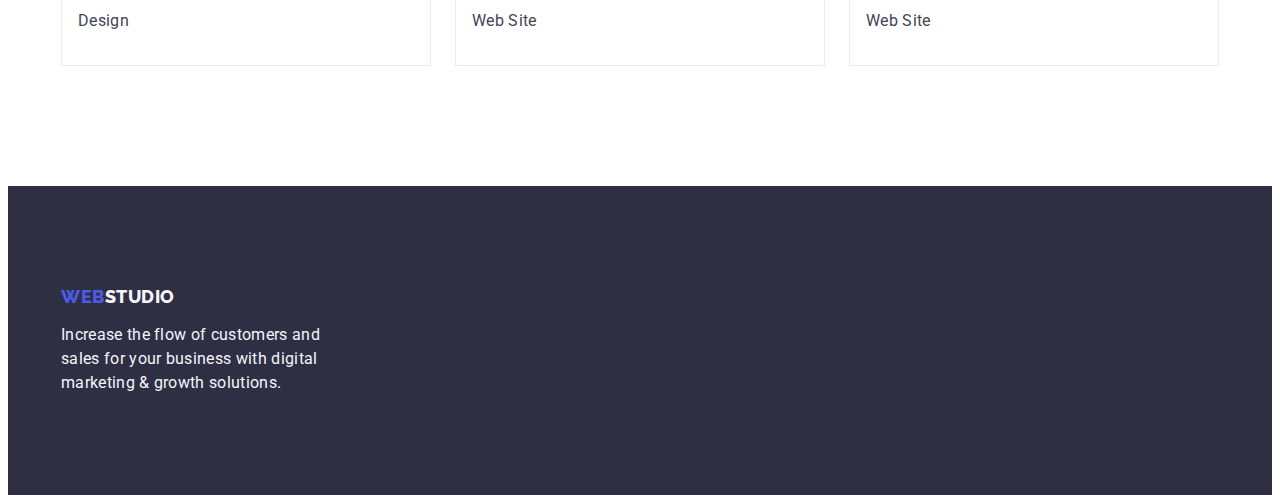
==== commit 63c576c8: "feat: add styling to main sections: flex, margins, paddings" ====
--- a/portfolio.html
+++ b/portfolio.html
@@ -4,9 +4,12 @@
     <meta charset="UTF-8" />
     <meta name="viewport" content="width=device-width, initial-scale=1.0" />
     <title>Portfolio</title>
-    <link rel="stylesheet" href="./css/styles.css" />
     <link rel="preconnect" href="https://fonts.googleapis.com" />
     <link rel="preconnect" href="https://fonts.gstatic.com" crossorigin />
+    <link
+      href="https://fonts.googleapis.com/css2?family=Raleway:wght@800&family=Roboto:wght@400;500;700;900&display=swap"
+      rel="stylesheet"
+    />
     <link
       rel="stylesheet"
       href="https://cdnjs.cloudflare.com/ajax/libs/modern-normalize/2.0.0/modern-normalize.min.css"
@@ -14,10 +17,7 @@
       crossorigin="anonymous"
       referrerpolicy="no-referrer"
     />
-    <link
-      href="https://fonts.googleapis.com/css2?family=Raleway:wght@800&family=Roboto:wght@400;500;700;900&display=swap"
-      rel="stylesheet"
-    />
+    <link rel="stylesheet" href="./css/styles.css" />
   </head>
   <body>
     <header class="header">
@@ -55,28 +55,34 @@
       </div>
     </header>
     <main>
-      <section class="section">
+      <section class="section portfolio-section">
         <div class="container">
           <h1 class="main-heading section-heading visually-hidden" hidden>
             Portfolio
           </h1>
-          <ul class="list filter-list">
-            <li class="list-item filter-list-item">
-              <button class="btn filter-list-btn" type="button">All</button>
-            </li>
-            <li class="list-item filter-list-item">
-              <button class="btn filter-list-btn" type="button">
+          <ul class="list portfolio-filter-list">
+            <li class="list-item portfolio-filter-list-item">
+              <button class="btn portfolio-filter-list-btn" type="button">
+                All
+              </button>
+            </li>
+            <li class="list-item portfolio-filter-list-item">
+              <button class="btn portfolio-filter-list-btn" type="button">
                 Web Site
               </button>
             </li>
-            <li class="list-item filter-list-item">
-              <button class="btn filter-list-btn" type="button">App</button>
-            </li>
-            <li class="list-item filter-list-item">
-              <button class="btn filter-list-btn" type="button">Design</button>
-            </li>
-            <li class="list-item filter-list-item">
-              <button class="btn filter-list-btn" type="button">
+            <li class="list-item portfolio-filter-list-item">
+              <button class="btn portfolio-filter-list-btn" type="button">
+                App
+              </button>
+            </li>
+            <li class="list-item portfolio-filter-list-item">
+              <button class="btn portfolio-filter-list-btn" type="button">
+                Design
+              </button>
+            </li>
+            <li class="list-item portfolio-filter-list-item">
+              <button class="btn portfolio-filter-list-btn" type="button">
                 Marketing
               </button>
             </li>
@@ -85,111 +91,140 @@
             <li class="list-item portfolio-list-item">
               <a class="link porfolio-link" href="">
                 <img
+                  class="item-image"
                   src="./images/portfolio/banking-aplication-concept_with-several-screen-examples.jpg"
                   alt="Banking application concept with several screen examples"
                   width="360"
                   height="300"
                 />
-                <h2 class="heading item-heading">
-                  Banking App Interface Concept
-                </h2>
-                <p class="item-role">App</p>
+                <div class="item-content">
+                  <h2 class="heading item-heading">
+                    Banking App Interface Concept
+                  </h2>
+                  <p class="item-role">App</p>
+                </div>
               </a>
             </li>
             <li class="list-item portfolio-list-item">
               <a class="link porfolio-link" href=""
                 ><img
+                  class="item-image"
                   src="./images/portfolio/phone-next-to-terminal-for-cashless-payment.jpg"
                   alt="Phone next to terminal for cashless payment"
                   width="360"
                   height="300"
                 />
-                <h2 class="heading item-heading">Cashless Payment</h2>
-                <p class="item-role">Marketing</p>
+                <div class="item-content">
+                  <h2 class="heading item-heading">Cashless Payment</h2>
+                  <p class="item-role">Marketing</p>
+                </div>
               </a>
             </li>
             <li class="list-item portfolio-list-item">
               <a class="link porfolio-link" href=""
                 ><img
+                  class="item-image"
                   src="./images/portfolio/phone-and-laptop-with-meditation-app.jpg"
                   alt="Phone and laptop with meditation app"
                   width="360"
                   height="300"
                 />
-                <h2 class="heading item-heading">Meditation App</h2>
-                <p class="item-role">App</p>
-              </a>
-            </li>
-            <li class="list-item portfolio-list-item">
-              <a class="link porfolio-link" href="">
-                <img
+                <div class="item-content">
+                  <h2 class="heading item-heading">Meditation App</h2>
+                  <p class="item-role">App</p>
+                </div>
+              </a>
+            </li>
+            <li class="list-item portfolio-list-item">
+              <a class="link porfolio-link" href="">
+                <img
+                  class="item-image"
                   src="./images/portfolio/car-interior-with-navigation-enabled-phone.jpg"
                   alt="Car interior with navigation enabled phone"
                   width="360"
                   height="300"
                 />
-                <h2 class="heading item-heading">Taxi Service</h2>
-                <p class="item-role">Marketing</p>
-              </a>
-            </li>
-            <li class="list-item portfolio-list-item">
-              <a class="link porfolio-link" href="">
-                <img
+                <div class="item-content">
+                  <h2 class="heading item-heading">Taxi Service</h2>
+                  <p class="item-role">Marketing</p>
+                </div>
+              </a>
+            </li>
+            <li class="list-item portfolio-list-item">
+              <a class="link porfolio-link" href="">
+                <img
+                  class="item-image"
                   src="./images/portfolio/several-wariants-of-phone-screens-depicting-moon-and-space.jpg"
                   alt="Several variants of phone screens depicting moon and space"
                   width="360"
                   height="300"
                 />
-                <h2 class="heading item-heading">Screen Illustrations</h2>
-                <p class="item-role">Design</p>
-              </a>
-            </li>
-            <li class="list-item portfolio-list-item">
-              <a class="link porfolio-link" href="">
-                <img
+                <div class="item-content">
+                  <h2 class="heading item-heading">Screen Illustrations</h2>
+                  <p class="item-role">Design</p>
+                </div>
+              </a>
+            </li>
+            <li class="list-item portfolio-list-item">
+              <a class="link porfolio-link" href="">
+                <img
+                  class="item-image"
                   src="./images/portfolio/smiling-woman-with-glasses-and-earphones-in-orange-sweater-holding-phone.jpg"
                   alt="Smiling woman with glasses and earphones in orange sweater holding phone"
                   width="360"
                   height="300"
                 />
-                <h2 class="heading item-heading">Online Courses</h2>
-                <p class="item-role">Marketing</p>
-              </a>
-            </li>
-            <li class="list-item portfolio-list-item">
-              <a class="link porfolio-link" href="">
-                <img
+                <div class="item-content">
+                  <h2 class="heading item-heading">Online Courses</h2>
+                  <p class="item-role">Marketing</p>
+                </div>
+              </a>
+            </li>
+            <li class="list-item portfolio-list-item">
+              <a class="link porfolio-link" href="">
+                <img
+                  class="item-image"
                   src="./images/portfolio/few-examples-of-page-structure-presenting-instagram-stories-concept.jpg"
                   alt="Few examples of page structure presenting instagram stories concept"
                   width="360"
                   height="300"
                 />
-                <h2 class="heading item-heading">Instagram Stories Concept</h2>
-                <p class="item-role">Design</p>
-              </a>
-            </li>
-            <li class="list-item portfolio-list-item">
-              <a class="link porfolio-link" href="">
-                <img
+                <div class="item-content">
+                  <h2 class="heading item-heading">
+                    Instagram Stories Concept
+                  </h2>
+                  <p class="item-role">Design</p>
+                </div>
+              </a>
+            </li>
+            <li class="list-item portfolio-list-item">
+              <a class="link porfolio-link" href="">
+                <img
+                  class="item-image"
                   src="./images/portfolio/person-with-bag-of-fruits-and-vegetables.jpg"
                   alt="Person with bag of fruits and vegetables"
                   width="360"
                   height="300"
                 />
-                <h2 class="heading item-heading">Organic Food</h2>
-                <p class="item-role">Web Site</p>
-              </a>
-            </li>
-            <li class="list-item portfolio-list-item">
-              <a class="link porfolio-link" href="">
-                <img
+                <div class="item-content">
+                  <h2 class="heading item-heading">Organic Food</h2>
+                  <p class="item-role">Web Site</p>
+                </div>
+              </a>
+            </li>
+            <li class="list-item portfolio-list-item">
+              <a class="link porfolio-link" href="">
+                <img
+                  class="item-image"
                   src="./images/portfolio/coffee-with-nice-milk-pattern.jpg"
                   alt="Coffee with nice milk pattern"
                   width="360"
                   height="300"
                 />
-                <h2 class="heading item-heading">Fresh Coffee</h2>
-                <p class="item-role">Web Site</p>
+                <div class="item-content">
+                  <h2 class="heading item-heading">Fresh Coffee</h2>
+                  <p class="item-role">Web Site</p>
+                </div>
               </a>
             </li>
           </ul>
--- a/css/styles.css
+++ b/css/styles.css
@@ -4,8 +4,8 @@
   --color-background: #fff;
   --color-order-button-foreground: #fff;
   --color-order-button-background: #4d5ae5;
-  --color-filter-button-foreground: #4d5ae5;
-  --color-filter-button-background: #f4f4fd;
+  --color-portfolio-filter-button-foreground: #4d5ae5;
+  --color-portfolio-filter-button-background: #f4f4fd;
   --color-button-hover-foreground: #ffffff;
   --color-button-hover-background: #404bbf;
   --color-link-hover-foreground: #404bbf;
@@ -46,6 +46,8 @@
   --text-transform-heading: capitalize;
   --text-transform-button: capitalize;
   --text-transform-item-role: capitalize;
+
+  --list-item-gap: 24px;
 }
 
 body {
@@ -78,7 +80,7 @@
 }
 
 .container {
-  width: 1158px;
+  max-width: 1158px;
   margin: 0 auto;
   padding-inline: 15px;
 }
@@ -88,32 +90,141 @@
   justify-content: space-between;
   padding-block: 24px;
   align-items: center;
+  flex-wrap: wrap;
 }
 
 .header-wrapper > .navigation-links {
   display: flex;
   gap: 76px;
   align-items: center;
+  flex-wrap: wrap;
 }
 
 .header-wrapper > .navigation-links > .navigation-menu {
   display: flex;
   gap: 40px;
+  flex-wrap: wrap;
 }
 
 .header-wrapper > .address > .contact-links {
   display: flex;
   gap: 40px;
-}
-
-.footer > .footer-wrapper {
-  padding-block: 100px;
-  margin-right: auto;
-}
-
-.footer > .footer-wrapper > .footer-text {
-  width: 264px;
-  margin-top: 16px;
+  flex-wrap: wrap;
+}
+
+.strengths-section .strengths-list {
+  display: flex;
+  gap: var(--list-item-gap);
+  justify-content: space-between;
+  align-items: center;
+  flex-wrap: wrap;
+}
+
+.strengths-list > .strengths-list-item {
+  flex-basis: calc((100% - 3 * var(--list-item-gap)) / 4);
+}
+
+.strengths-list > .strengths-list-item .item-heading {
+  margin-bottom: 8px;
+}
+
+.work-section .work-list {
+  display: flex;
+  gap: var(--list-item-gap);
+  justify-content: space-between;
+  align-items: center;
+  flex-wrap: wrap;
+}
+
+.work-list > .work-list-item {
+  flex-basis: calc((100% - 2 * var(--list-item-gap)) / 3);
+}
+
+.team-section .team-list {
+  display: flex;
+  gap: var(--list-item-gap);
+  justify-content: space-between;
+  align-items: center;
+  flex-wrap: wrap;
+}
+
+.team-list > .team-list-item {
+  flex-basis: calc((100% - 3 * var(--list-item-gap)) / 4);
+  border-radius: 0px 0px 4px 4px;
+  /* box-shadow: 0px 2px 1px 0px rgba(46, 47, 66, 0.08),
+    0px 1px 1px 0px rgba(46, 47, 66, 0.16),
+    0px 1px 6px 0px rgba(46, 47, 66, 0.08); */
+}
+
+.team-list > .team-list-item .item-content {
+  padding: 32px 16px;
+}
+
+.team-list > .team-list-item .item-content > .item-heading {
+  margin-bottom: 8px;
+}
+
+.portfolio-section .portfolio-filter-list {
+  display: flex;
+  gap: var(--list-item-gap);
+  justify-content: center;
+  align-items: center;
+  flex-wrap: wrap;
+  padding-bottom: 72px;
+}
+
+.portfolio-section .portfolio-list {
+  display: flex;
+  column-gap: var(--list-item-gap);
+  row-gap: calc(2 * var(--list-item-gap));
+  justify-content: space-between;
+  align-items: center;
+  flex-wrap: wrap;
+}
+
+.portfolio-list > .portfolio-list-item {
+  flex-basis: calc((100% - 2 * var(--list-item-gap)) / 3);
+}
+
+.portfolio-list > .list-item .item-content {
+  padding: 32px 16px;
+  border: 1px solid var(--color-border);
+  border-top: 0;
+}
+
+.portfolio-list > .portfolio-list-item .item-content > .item-heading {
+  margin-bottom: 8px;
+}
+
+.work-section .section-heading,
+.team-section .section-heading {
+  margin-bottom: 72px;
+}
+
+.section {
+  background-color: var(--color-background);
+  padding-block: 120px;
+}
+
+.section.main-page-main-section {
+  background-color: var(--color-main-page-main-section);
+  padding-block: 188px;
+}
+
+.section.work-section {
+  padding-top: 0;
+}
+
+.section.team-section {
+  background-color: var(--color-team-section-background);
+}
+
+.section.portfolio-section {
+  padding-top: 96px;
+}
+
+.item-image {
+  display: block;
 }
 
 .list {
@@ -132,16 +243,22 @@
   line-height: var(--line-height-text);
   letter-spacing: var(--letter-spacing-button);
   text-align: center;
-}
-
-.filter-list .btn {
-  color: var(--color-filter-button-foreground);
-  background-color: var(--color-filter-button-background);
+  padding: 16px 32px;
+  border-radius: 4px;
+  border: 0;
 }
 
 .main-page-main-section .btn {
   color: var(--color-order-button-foreground);
   background-color: var(--color-order-button-background);
+  display: block;
+  margin: 48px auto 0;
+}
+
+.portfolio-filter-list .btn {
+  color: var(--color-portfolio-filter-button-foreground);
+  background-color: var(--color-portfolio-filter-button-background);
+  border: 1px solid var(--color-border);
 }
 
 .btn:hover,
@@ -151,6 +268,24 @@
   background-color: var(--color-button-hover-background);
 }
 
+.portfolio-filter-list .btn:hover,
+.portfolio-filter-list .btn:focus,
+.portfolio-filter-list .btn:active {
+  border: 1px solid var(--color-button-hover-background);
+  /* box-shadow: 0px 2px 2px 0px rgba(0, 0, 0, 0.12),
+    0px 2px 1px 0px rgba(0, 0, 0, 0.08), 0px 3px 1px 0px rgba(0, 0, 0, 0.1); */
+}
+
+/* .main-page-main-section .btn:hover,
+.main-page-main-section .btn:focus,
+.main-page-main-section .btn:active {
+  box-shadow: 0px 4px 4px 0px rgba(0, 0, 0, 0.15);
+} */
+
+.address {
+  font-style: normal;
+}
+
 .link:hover,
 .link:focus,
 .link:active {
@@ -160,10 +295,6 @@
 .link {
   text-decoration: none;
   line-height: var(--line-height-text);
-}
-
-.address {
-  font-style: normal;
 }
 
 .navigation-link {
@@ -197,10 +328,6 @@
   color: var(--color-brand-accent);
 }
 
-.footer {
-  background-color: var(--color-footer-background);
-}
-
 .heading {
   color: var(--color-heading);
   letter-spacing: var(--letter-spacing-text);
@@ -225,6 +352,8 @@
   font-weight: var(--font-weight-main-heading);
   line-height: var(--line-height-main-heading);
   letter-spacing: var(--letter-spacing-text);
+  max-width: 496px;
+  margin-inline: auto;
 }
 
 .main-page-main-section .section-heading {
@@ -249,26 +378,25 @@
   text-align: center;
 }
 
-.section {
-  background-color: var(--color-background);
-  padding: 120px 0;
-}
-
-.section.main-page-main-section {
-  background-color: var(--color-main-page-main-section);
-}
-
-.section.team-section {
-  background-color: var(--color-team-section-background);
-}
-
 .header {
   background-color: var(--color-background);
-}
-
-.footer .footer-text {
+  border-bottom: 1px solid var(--color-border);
+}
+
+.footer {
+  background-color: var(--color-footer-background);
+}
+
+.footer > .footer-wrapper {
+  padding-block: 100px;
+  margin-right: auto;
+}
+
+.footer > .footer-wrapper > .footer-text {
   color: var(--color-footer-text);
   font-size: var(--font-size-text);
   line-height: 1.5;
   letter-spacing: var(--letter-spacing-text);
-}
+  max-width: 264px;
+  margin-top: 16px;
+}
